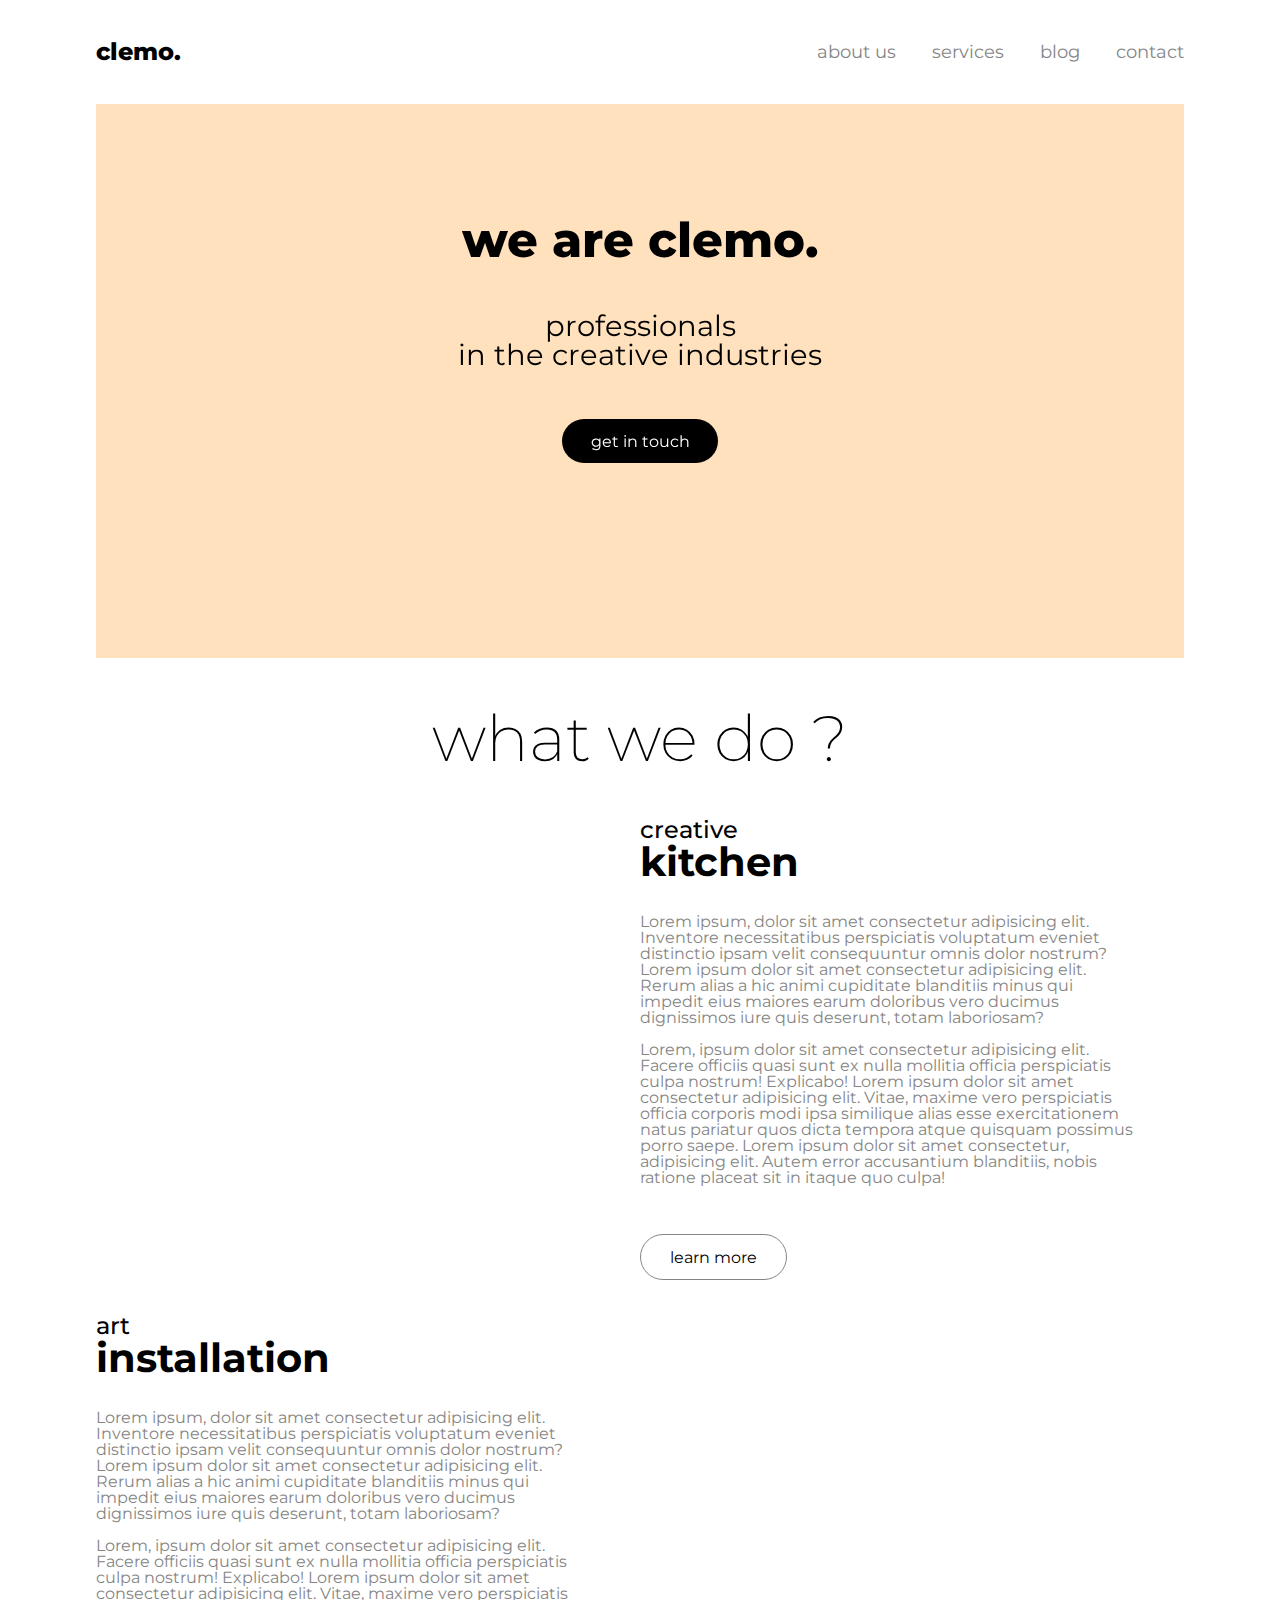
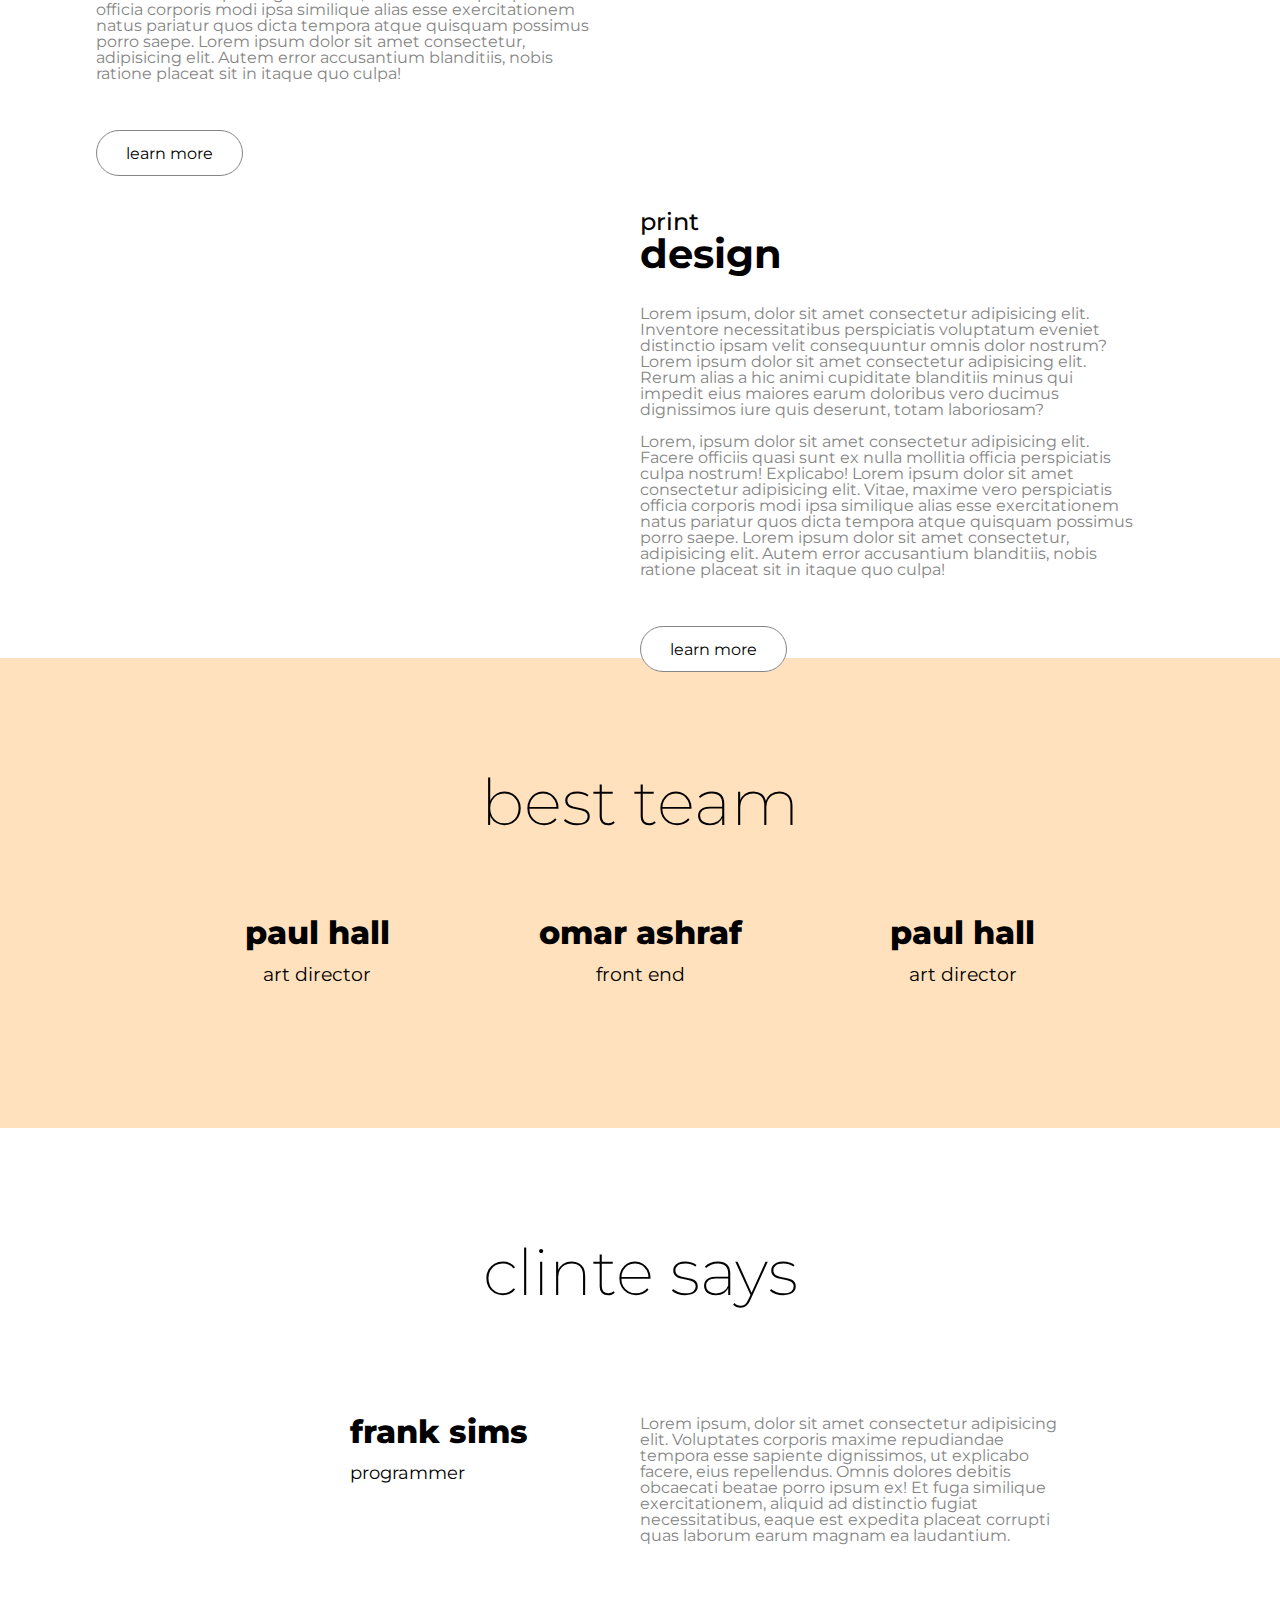
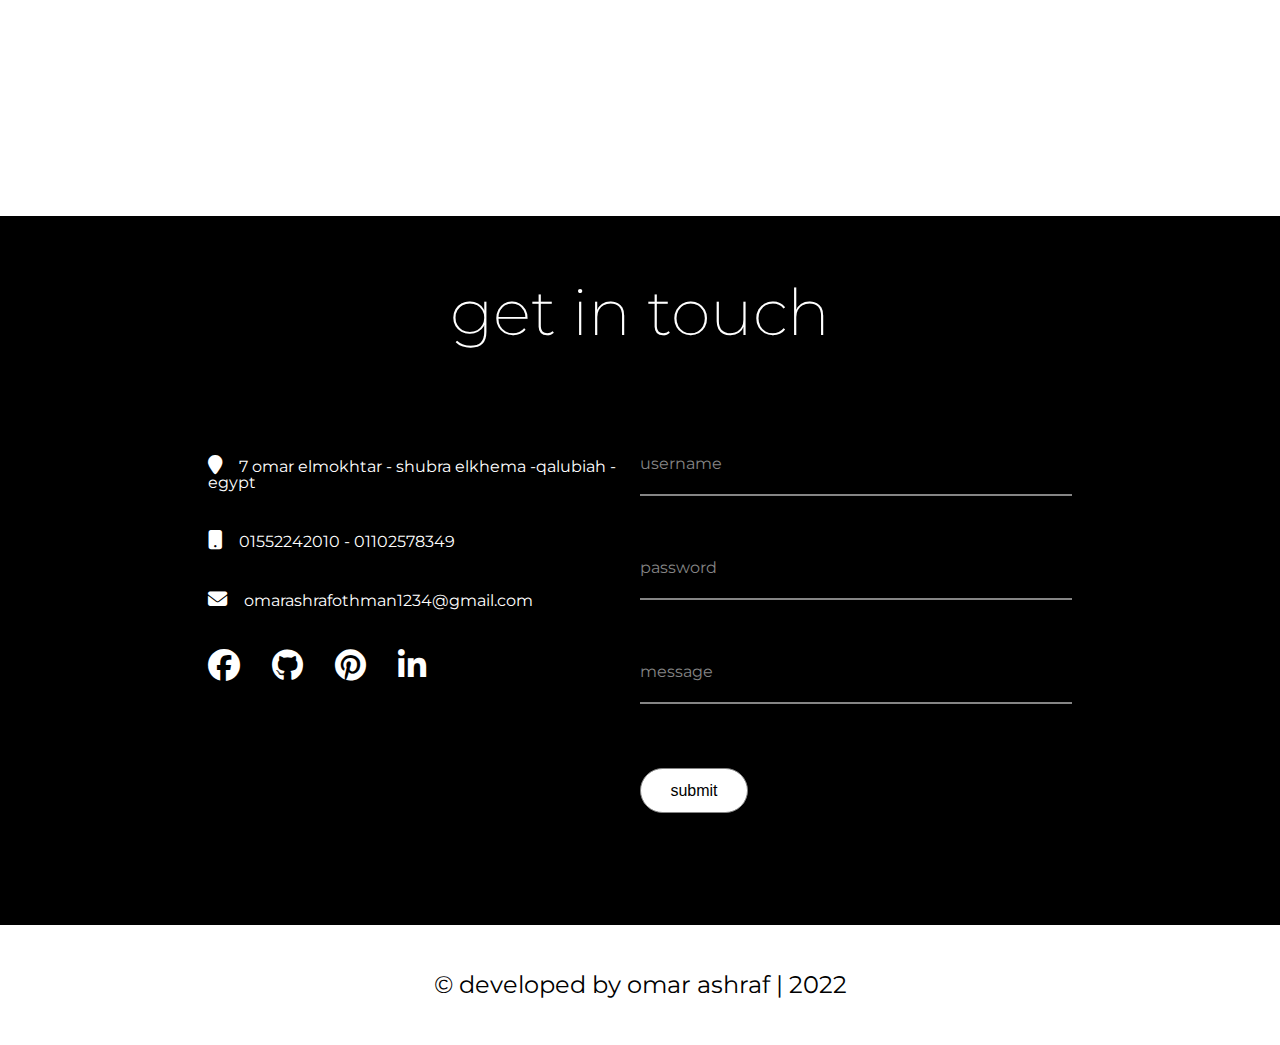
==== html/index.html @ 84bead3f "first commit" ====
<!DOCTYPE html>
<html lang="en">

<head>
    <meta charset="UTF-8">
    <meta http-equiv="X-UA-Compatible" content="IE=edge">
    <meta name="viewport" content="width=device-width, initial-scale=1.0">
    <link rel="stylesheet" href="../style.css">
    <link rel="stylesheet" href="https://cdnjs.cloudflare.com/ajax/libs/font-awesome/6.1.1/css/all.min.css" />
    <link rel="stylesheet" href="https://unpkg.com/swiper@8/swiper-bundle.min.css" />
    <title>clemo.</title>
</head>

<body>
    <!----------------------------header section start------------------------>
    <header class="header">
        <div class="container flex">
            <div class="logo">
                <a href="index.html" title="home page">clemo. </a>
            </div>
            <nav class="navbar">
                <ul>
                    <li><a href="aboutus.html" class="">about us</a></li>
                    <li><a href="services.html">services</a></li>

                    <li><a href="blog.html">blog</a></li>
                    <li><a href="contact.html">contact</a></li>
                </ul>
            </nav>
        </div>
    </header>
    <!----------------------------header section end------------------------>

    <main>
        <!----------------------------hero section start------------------------>
        <section class="hero container">
            <div class="mySwiper">
                <div class="swiper-wrapper">
                    <div class="hero-text swiper-slide">
                        <h1>we are clemo.</h1>
                        <p>professionals <br> in the creative industries</p>
                        <a href="#" class="btn btn-black">get in touch</a>
                    </div>
                </div>
            </div>

        </section>
        <!----------------------------hero section end------------------------>

        <!----------------------------what we do section start------------------------>
        <section class="top">
            <div class="container">
                <div class="heading">
                    <h2>what we do ?</h2>
                </div>
                <div class="section-content">
                    <div class="left-side">
                        <img src="https://via.placeholder.com/560x560" alt="">
                    </div>
                    <div class="right-side">
                        <h3>creative<br><span>kitchen</span></h3>
                        <p>Lorem ipsum, dolor sit amet consectetur adipisicing elit. Inventore necessitatibus
                            perspiciatis voluptatum eveniet distinctio ipsam velit consequuntur omnis dolor nostrum?
                            Lorem ipsum dolor sit amet consectetur adipisicing elit. Rerum alias a hic animi cupiditate
                            blanditiis minus qui impedit eius maiores earum doloribus vero ducimus dignissimos iure quis
                            deserunt, totam laboriosam?<br><br>Lorem, ipsum dolor sit amet consectetur adipisicing elit.
                            Facere officiis quasi sunt ex nulla mollitia officia perspiciatis culpa nostrum! Explicabo!
                            Lorem ipsum dolor sit amet consectetur adipisicing elit.
                            Vitae, maxime vero perspiciatis officia corporis modi ipsa similique alias esse
                            exercitationem natus pariatur quos dicta tempora atque quisquam possimus porro saepe. Lorem
                            ipsum dolor sit amet consectetur, adipisicing elit.
                            Autem error accusantium blanditiis, nobis ratione placeat sit in itaque quo culpa!</p>
                        <a class="btn btn-white" href="#">learn more</a>
                    </div>
                </div>
            </div>
        </section>
        <!----------------------------what we do section end------------------------>

        <!---------------------------- art section start------------------------>
        <section class="top">
            <div class="container">
                <div class="section-content">
                    <div class="right-side">
                        <h3>art<br><span>installation</span></h3>
                        <p>Lorem ipsum, dolor sit amet consectetur adipisicing elit. Inventore necessitatibus
                            perspiciatis voluptatum eveniet distinctio ipsam velit consequuntur omnis dolor nostrum?
                            Lorem ipsum dolor sit amet consectetur adipisicing elit. Rerum alias a hic animi cupiditate
                            blanditiis minus qui impedit eius maiores earum doloribus vero ducimus dignissimos iure quis
                            deserunt, totam laboriosam?<br><br>Lorem, ipsum dolor sit amet consectetur adipisicing elit.
                            Facere officiis quasi sunt ex nulla mollitia officia perspiciatis culpa nostrum! Explicabo!
                            Lorem ipsum dolor sit amet consectetur adipisicing elit.
                            Vitae, maxime vero perspiciatis officia corporis modi ipsa similique alias esse
                            exercitationem natus pariatur quos dicta tempora atque quisquam possimus porro saepe. Lorem
                            ipsum dolor sit amet consectetur, adipisicing elit.
                            Autem error accusantium blanditiis, nobis ratione placeat sit in itaque quo culpa!</p>
                        <a class="btn btn-white" href="#">learn more</a>
                    </div>
                    <div class="left-side">
                        <img src="./images/one.gif" alt="">
                    </div>
                </div>
            </div>
        </section>
        <!----------------------------art  section end------------------------>

        <!----------------------------print  section start------------------------>
        <section class="top">
            <div class="container">
                <div class="section-content ">
                    <div class="left-side">
                        <img src="./images/one.gif" alt="">
                    </div>
                    <div class="right-side">
                        <h3>print<br><span>design</span></h3>
                        <p>Lorem ipsum, dolor sit amet consectetur adipisicing elit. Inventore necessitatibus
                            perspiciatis voluptatum eveniet distinctio ipsam velit consequuntur omnis dolor nostrum?
                            Lorem ipsum dolor sit amet consectetur adipisicing elit. Rerum alias a hic animi cupiditate
                            blanditiis minus qui impedit eius maiores earum doloribus vero ducimus dignissimos iure quis
                            deserunt, totam laboriosam?<br><br>Lorem, ipsum dolor sit amet consectetur adipisicing elit.
                            Facere officiis quasi sunt ex nulla mollitia officia perspiciatis culpa nostrum! Explicabo!
                            Lorem ipsum dolor sit amet consectetur adipisicing elit.
                            Vitae, maxime vero perspiciatis officia corporis modi ipsa similique alias esse
                            exercitationem natus pariatur quos dicta tempora atque quisquam possimus porro saepe. Lorem
                            ipsum dolor sit amet consectetur, adipisicing elit.
                            Autem error accusantium blanditiis, nobis ratione placeat sit in itaque quo culpa!</p>
                        <a class="btn btn-white" href="#">learn more</a>
                    </div>
                </div>


            </div>



        </section>
        <!----------------------------print  section end------------------------>

        <!----------------------------best work  section start------------------------
        <section class="best-work">
            <div class="container">
                <div class="boxes">

                    <img src="./images/1.gif" alt="">
                    <img src="./images/2.gif" alt="">
                    <img src="./images/1.gif" alt="">
                    <img src="./images/2.gif" alt="">
                    <img src="./images/1.gif" alt="">
                    <img src="./images/2.gif" alt="">
                </div>
            </div>
        </section>
        ----------------------------best work  section end------------------------>
        <!----------------------------best team  section start------------------------>
        <section class="best-team">
            <div class="container">
                <div class="heading">
                    <h2>best team</h2>
                </div>
                <div class="box2">
                    <div>
                        <img src="./images/6.gif" alt="">
                        <h3>paul hall</h3>
                        <p>art director</p>
                    </div>
                    <div>
                        <img src="./images/6.gif" alt="">
                        <h3>omar ashraf</h3>
                        <p>front end</p>
                    </div>
                    <div>
                        <img src="./images/6.gif" alt="">
                        <h3>paul hall</h3>
                        <p>art director</p>
                    </div>

                </div>
            </div>


        </section>
        <!----------------------------best team  section end------------------------>
        <!----------------------------says  section start------------------------>
        <section class="says">
            <div class="container">
                <div class="heading">
                    <h2>clinte says</h2>
                </div>
                <div class="main-content-2">
                    <div class="left-side-says">
                        <div class="txt">
                            <h3>frank sims</h3>
                            <p>programmer</p>
                        </div>
                    </div>
                    <div class="right-side-says">
                        <p>Lorem ipsum, dolor sit amet consectetur adipisicing elit. Voluptates corporis maxime
                            repudiandae tempora esse sapiente dignissimos, ut explicabo facere, eius repellendus. Omnis
                            dolores debitis obcaecati beatae porro ipsum ex! Et fuga similique exercitationem, aliquid
                            ad distinctio fugiat necessitatibus, eaque est expedita placeat corrupti quas laborum earum
                            magnam ea laudantium. </p>
                    </div>



                </div>
                <div class="slider">
                    <img src="./images/7.gif" alt="">
                    <img src="./images/7.gif" alt="">
                    <img src="./images/7.gif" alt="">
                    <img src="./images/7.gif" alt="">


                </div>
            </div>
        </section>
        <!----------------------------says team  section end------------------------>

        <!----------------------------contact section start------------------------>
        <section class="contact">
            <div class="container">
                <div class="heading">
                    <h2>get in touch</h2>
                </div>
                <div class="contact-main-content">
                    <div class="contact-left-side">

                        <ul>
                            <li>
                                <i class="fa-solid fa-location-pin"></i>
                                <a href="#">7 omar elmokhtar - shubra elkhema -qalubiah - egypt</a>
                            </li>
                            <li>
                                <i class="fa-solid fa-mobile-button"></i>
                                <a href="#">01552242010 - 01102578349</a>
                            </li>
                            <li>
                                <i class="fa-solid fa-envelope"></i>
                                <a href="#">omarashrafothman1234@gmail.com</a>
                            </li>
                            <div class="icons">
                                <div class="icon">
                                    <i class="fa-brands fa-facebook"></i>
                                </div>
                                <div class="icon">
                                    <i class="fa-brands fa-github"></i>
                                </div>
                                <div class="icon">
                                    <i class="fa-brands fa-pinterest"></i>
                                </div>
                                <div class="icon">
                                    <i class="fa-brands fa-linkedin-in"></i>
                                </div>
                            </div>
                        </ul>

                    </div>
                    <div class="contact-right-side">
                        <div class="input-label">
                            <input type="text" name="username" required>
                            <label for="username">username</label>
                        </div>
                        <div class="input-label">
                            <input type="password" name="password" required>
                            <label for="password">password</label>
                        </div>
                        <div class="input-label">
                            <input type="text" name="message" required>
                            <label for="message">message</label>
                        </div>
                        <button type="submit" class="btn btn-white">submit</button>
                    </div>
                </div>
            </div>
        </section>
        <!----------------------------contact  section end------------------------>
    </main>

    <footer class="footer">
        <h2>&#169 developed by omar ashraf | 2022</h2>
    </footer>

    <script src="../main.js"></script>
    <script src="https://unpkg.com/swiper@8/swiper-bundle.min.js"></script>
</body>

</html>
---- style.css ----
@import url('https://fonts.googleapis.com/css2?family=Montserrat:ital,wght@0,100;0,200;0,300;0,400;0,500;0,800;0,900;1,400&family=Poppins:wght@100;200;300;400;500;600&family=Roboto+Flex:opsz,wght@8..144,100;8..144,300;8..144,400;8..144,600;8..144,700;8..144,800&display=swap');

:root {
    --main-color: #ffe1bd;
    --dark: #242f51;
    --light-gray: #858585;
    --second-color: #fcae61;
    --third-color: #feab27;
    --dander: #f55e6d;
    --sucsses: #469b64;
    --blue: #2d69ff;
    --black: #000000;


}

*,
*::after,
*::before {
    margin: 0;
    padding: 0;
    box-sizing: border-box;
}

html, body, div, span, object, iframe,
h1, h2, h3, h4, h5, h6, p, blockquote, pre,
abbr, address, cite, code,
del, dfn, em, img, ins, kbd, q, samp,
small, strong, sub, sup, var,
b, i,
dl, dt, dd, ol, ul, li,
fieldset, form, label, legend,
table, caption, tbody, tfoot, thead, tr, th, td,
article, aside, canvas, details, figcaption, figure,
footer, header, hgroup, menu, nav, section, summary,
time, mark, audio, video {
    margin: 0;
    padding: 0;
    border: 0;
    outline: 0;
    font-size: 100%;
    vertical-align: baseline;
    background: transparent;
}

body {
    line-height: 1;
    font-family: 'Montserrat', sans-serif;
    overflow-x: hidden;
    overflow-x: hidden;
}


article, aside, details, figcaption, figure,
footer, header, hgroup, menu, nav, section {
    display: block;
}

ul {
    list-style: none;
}

blockquote, q {
    quotes: none;
}

blockquote:before, blockquote:after,
q:before, q:after {
    content: '';
    content: none;
}

a {
    margin: 0;
    padding: 0;
    font-size: 100%;
    vertical-align: baseline;
    background: transparent;
    text-decoration: none;
}

/* change colours to suit your needs */
ins {
    background-color: #ff9;
    color: #000;
    text-decoration: none;
}

/* change colours to suit your needs */
mark {
    background-color: #ff9;
    color: #000;
    font-style: italic;
    font-weight: bold;
}

del {
    text-decoration: line-through;
}

abbr[title], dfn[title] {
    border-bottom: 1px dotted;
    cursor: help;
}

table {
    border-collapse: collapse;
    border-spacing: 0;
}

/* change border colour to suit your needs */
hr {
    display: block;
    height: 1px;
    border: 0;
    border-top: 1px solid #cccccc;
    margin: 1em 0;
    padding: 0;
}

input, select {
    vertical-align: middle;
}

h2 {
    color: #000;
    font-size: 1.5rem;
    font-weight: 400;
}

h3 {
    font-size: 1.5rem;
    color: #000;
    font-weight: 500;
}

h3 span {
    font-weight: 700;
    font-size: 2.5rem;
    margin-top: .1rem;

}



.btn {
    padding: .8rem 1.8rem;
    border-radius: 2rem;
    cursor: pointer;
    transition: all .5s ease-in;
}

.btn-black {
    background: var(--black);
    color: #fff;
}

.btn-black:hover {
    background-color: #fff;
    color: #000;
}

.btn-white {
    background: #fff;
    color: #000;
    border: 1px solid var(--light-gray);
}

.btn-white:hover {
    color: #fff;
    background-color: #000;
    border-color: #000000;
}

.flex {
    display: flex;
    align-items: center;
    justify-content: space-between;
    flex-wrap: wrap;

}

.container {
    width: 85%;
    margin-left: auto;
    margin-right: auto;

}

.heading {
    text-align: center;
    margin-top: 2rem;
}

.heading h2 {
    font-size: 4rem;
    font-weight: 200;
}

/*css release end*/
/*header section start*/
.header {
    width: 100%;
    background-color: #fff;
    padding: 2.5rem 0;
    display: flex;
    justify-content: space-between;
    align-items: center;
}

.navbar {}

.navbar li {
    display: inline-block;
}

.navbar li a {
    color: var(--light-gray);
    margin-left: 2rem;
    font-size: 1.1rem;
    transition: all .5s ease-in;
}

.navbar li a:hover {
    color: var(--black);

}

.logo a {

    color: var(--black);
    font-size: 1.5rem;
    font-weight: 800;


}



/*header section end*/

/*hero section start*/
.hero {
    background-color: var(--main-color);
    text-align: center;
    padding-top: 7rem;
    padding-bottom: 13rem;

}

.hero h1 {
    font-size: 3rem;
    font-weight: 800;

}

.hero p {
    font-size: 1.8rem;
    color: #000;
    margin-bottom: 4rem;
    padding-top: 3rem;
}

/*hero section end*/

/*wdo section start*/

.section-content {
    display: flex;

    justify-content: space-between;
    margin-top: 3rem;
    flex-wrap: wrap;
}

.left-side {
    width: 50%;
}

.right-side {
    width: 50%;
    padding-right: 3rem;
}

.right-side p {

    font-size: 1rem;
    line-height: 1;
    color: var(--light-gray);
    margin-top: 2rem;
    margin-bottom: 4rem;


}

.top {
    margin-top: 3rem;
}

.right-side .white-btn {
    margin-top: 3rem;
}

/*wdo section end*/
.best-team {

    background-color: var(--main-color);
    padding: 5rem 0;
}

.box2 {
    text-align: center;
    margin-top: 4rem;
    margin-bottom: 4rem;
    display: flex;
    align-items: center;
    justify-content: space-evenly;
}

.box2 img {

    width: 8rem;
    margin-bottom: 1rem;

}

.box2 h3 {
    font-weight: 800;
    font-size: 2rem;
    margin-bottom: 1rem;
}

.box2 p {
    font-size: 1.2rem;

}

/**/
.says .heading {
    margin-top: 7rem;
    margin-bottom: 7rem;
}

.main-content-2 {

    display: flex;
    justify-content: space-between;
    flex-wrap: wrap;
    margin-bottom: 5rem;
}

.left-side-says {
    width: 50%;
    display: flex;
    justify-content: end;
    padding-right: 7rem;


}

.left-side-says h3 {

    font-weight: 800;
    font-size: 2rem;
    margin-bottom: 1rem;


}

.left-side-says p {
    color: #000;
    font-size: 1.1rem;
    margin-top: 1rem;


}

.left-side-says .txt {}

.right-side-says {
    width: 50%;
    padding-right: 7rem;

}

.right-side-says p {

    color: var(--light-gray);
}

.slider {


    display: flex;
    align-items: center;
    justify-content: space-evenly;
    margin-bottom: 11rem;
    flex-wrap: wrap;
}

.slider img {
    margin-bottom: 1rem;
}

/**/

/* contact section start*/
.contact {
    padding-top: 2rem;
    background-color: #000;
    color: #fff;
}

.contact .heading h2 {
    color: #fff !important;
}

.contact-main-content {
    display: flex;
    justify-content: space-between;
    padding: 7rem;
    flex-wrap: wrap;
}

.contact-left-side {
    width: 50%;
}

.contact-left-side li {
    margin-bottom: 2.5rem;

}

.contact-left-side li a {
    color: #fff;

}

.contact-left-side i {
    margin-right: .8rem;
    font-size: 1.2rem;

}

.icons {
    display: flex;
    align-items: center;
    margin-top: 2rem;
}

.icons i {
    font-size: 2rem;
    color: #fff;
    cursor: pointer;
    margin-right: 2rem;
}

.contact-main-content .contact-right-side {

    width: 50%;
    display: flex;
    flex-direction: column;



}

.contact-right-side input {

    border: none;
    border-bottom: 2px solid var(--light-gray);
    background-color: transparent;
    color: #fff;
    height: 2.5rem;
    font-size: 1.1rem;
    margin-bottom: 2rem;
    outline: none;
}

.input-label {
    margin-bottom: 2rem;
    display: flex;
    flex-direction: column;
    color: var(--light-gray);
}

.contact-right-side label {
    position: absolute;
    transition: all .5s ease;
}

.contact-right-side input:focus~label {
    transform: translateY(-20px);
}

.contact-right-side .btn-white {
    font-size: 1rem;
    width: 25%;
}

.contact-right-side .white-btn:hover {
    background-color: #fff;
    color: #000;
}



/* contact section end*/
/*footer start*/
footer {
    padding: 3rem 0;
    text-align: center;
}

/*footer end*/


/*about us start*/
.aboutus-main-content {
    display: flex;
    justify-content: space-between;
    flex-wrap: wrap;
    margin-top: 5rem;
    padding-bottom: 3rem;

}

.aboutus-left-side {
    width: 50%;
}

.aboutus-left-side h3 {
    font-size: 2rem;
    font-weight: 700;
    line-height: 1.5;
    margin-top: 3rem;
    margin-left: 2.7rem;
}

.aboutus-right-side {
    width: 50%;
    padding-right: 3.5rem;
}

.aboutus-right-side p {
    color: var(--light-gray);
    font-size: 1.1rem;
    line-height: 1;
    margin-bottom: 3rem;
}


.other-about {
    display: flex;
    align-items: center;
    justify-content: space-around;
    flex-wrap: wrap;
    margin-top: 5rem;
    margin-bottom: 8rem;
}

.about-box {

    text-align: center;
}

.about-box .num {}

.about-box .num h3 {

    font-size: 2rem;
    font-weight: 600;
    margin-bottom: 1rem;
}

.about-box .num p {

    font-size: 1.1rem;
    color: #000;
}

/*about us end*/

/*blog start*/
.second-nav {
    text-align: center;
    margin: 4rem 0 6rem 0;
}

.second-nav li {

    margin: 0 1rem;
    display: inline-block;
}

.second-nav li a {

    color: var(--light-gray);
    transition: all.5s ease;
    font-size: 1rem;
}

.second-nav li a:hover {

    color: #000;
}

.active {
    color: black;
}

.center {

    text-align: center;
    margin: 2rem 0;
}




/*blog start*/
.map {
    width: 100%;


}

.map img {

    width: 100%;
}

/*media query start*/
/*small*/
@media screen and (max-width:576px) {

    .navbar li a {
        margin-left: .6rem;
        font-size: 1rem;
    }

    .logo a {
        font-size: 1.2rem;
    }

    .left-side {
        width: 90%;
        margin-left: auto;
        margin-right: auto;

    }

    .right-side {
        width: 90%;
        margin-left: auto;
        margin-right: auto;
        margin-top: 3rem;
        margin-left: -.9rem;
        margin: 3rem auto 3rem -.9rem;

    }

    .left-side img {
        margin-left: auto;
        margin-right: auto;
        width: 450px;
        margin-left: -2.3rem;
    }

    .main-content-2 {
        display: flex;
        flex-direction: column;
    }

    .left-side-says {
        width: 90%;
    }

    .right-side-says {
        width: 90%;

        margin-top: 2rem;
        margin-left: 5rem;
    }

    .contact-main-content {
        display: flex;
        flex-direction: column;
        flex-wrap: wrap;
        padding: 3rem 0;
    }

    .contact-left-side {
        width: 100%;
        margin-bottom: 5rem;

    }

    .contact-left-side li {
        font-size: .8rem;


    }

    .contact-main-content .contact-right-side {
        width: 100%;
    }

    .aboutus-left-side {
        width: 90%;
        margin: 0 auto;
    }

    .aboutus-left-side img {
        width: 98%;
        margin: 0 auto;
    }

    .aboutus-right-side {
        width: 90%;
        margin: 0 auto;
    }

    .aboutus-left-side h3 {

        font-size: 1.8rem;
        font-weight: 550;
        margin-bottom: 4rem;
        margin-left: 0;
        margin-top: 2rem;

    }

    .aboutus-right-side p {
        color: var(--light-gray);
        font-size: 1.2rem;
        line-height: 1.5;
        margin-bottom: 3rem;
    }

    .aboutus-right-side {
        padding-right: 0;
    }



}

/*medium*/
@media screen and (max-width:768px) {



    .left-side {
        width: 90%;
        margin-left: auto;
        margin-right: auto;

    }

    .right-side {
        width: 90%;
        margin-left: auto;
        margin-right: auto;
        margin-top: 3rem;
        margin-left: -.9rem;
        margin: 3rem auto 3rem -.9rem;

    }

    .left-side img {
        margin-left: auto;
        margin-right: auto;

        margin-left: -2.3rem;


    }

    .contact-left-side {
        width: 100%;
        margin-bottom: 5rem;

    }

    .contact-left-side li {
        font-size: .8rem;


    }

    .contact-main-content .contact-right-side {
        width: 100%;
    }


    .aboutus-left-side {
        width: 90%;
        margin: 0 auto;
    }

    .aboutus-left-side img {
        width: 98%;
        margin: 0 auto;
    }

    .aboutus-right-side {
        width: 90%;
        margin: 0 auto;
    }

    .aboutus-left-side h3 {

        font-size: 1.8rem;
        font-weight: 550;
        margin-bottom: 4rem;
        margin-left: 0;
        margin-top: 2rem;

    }

    .aboutus-right-side p {
        color: var(--light-gray);
        font-size: 1.2rem;
        line-height: 1.5;
        margin-bottom: 3rem;
    }

    .aboutus-right-side {
        padding-right: 0;
    }
}

/*media query end*/
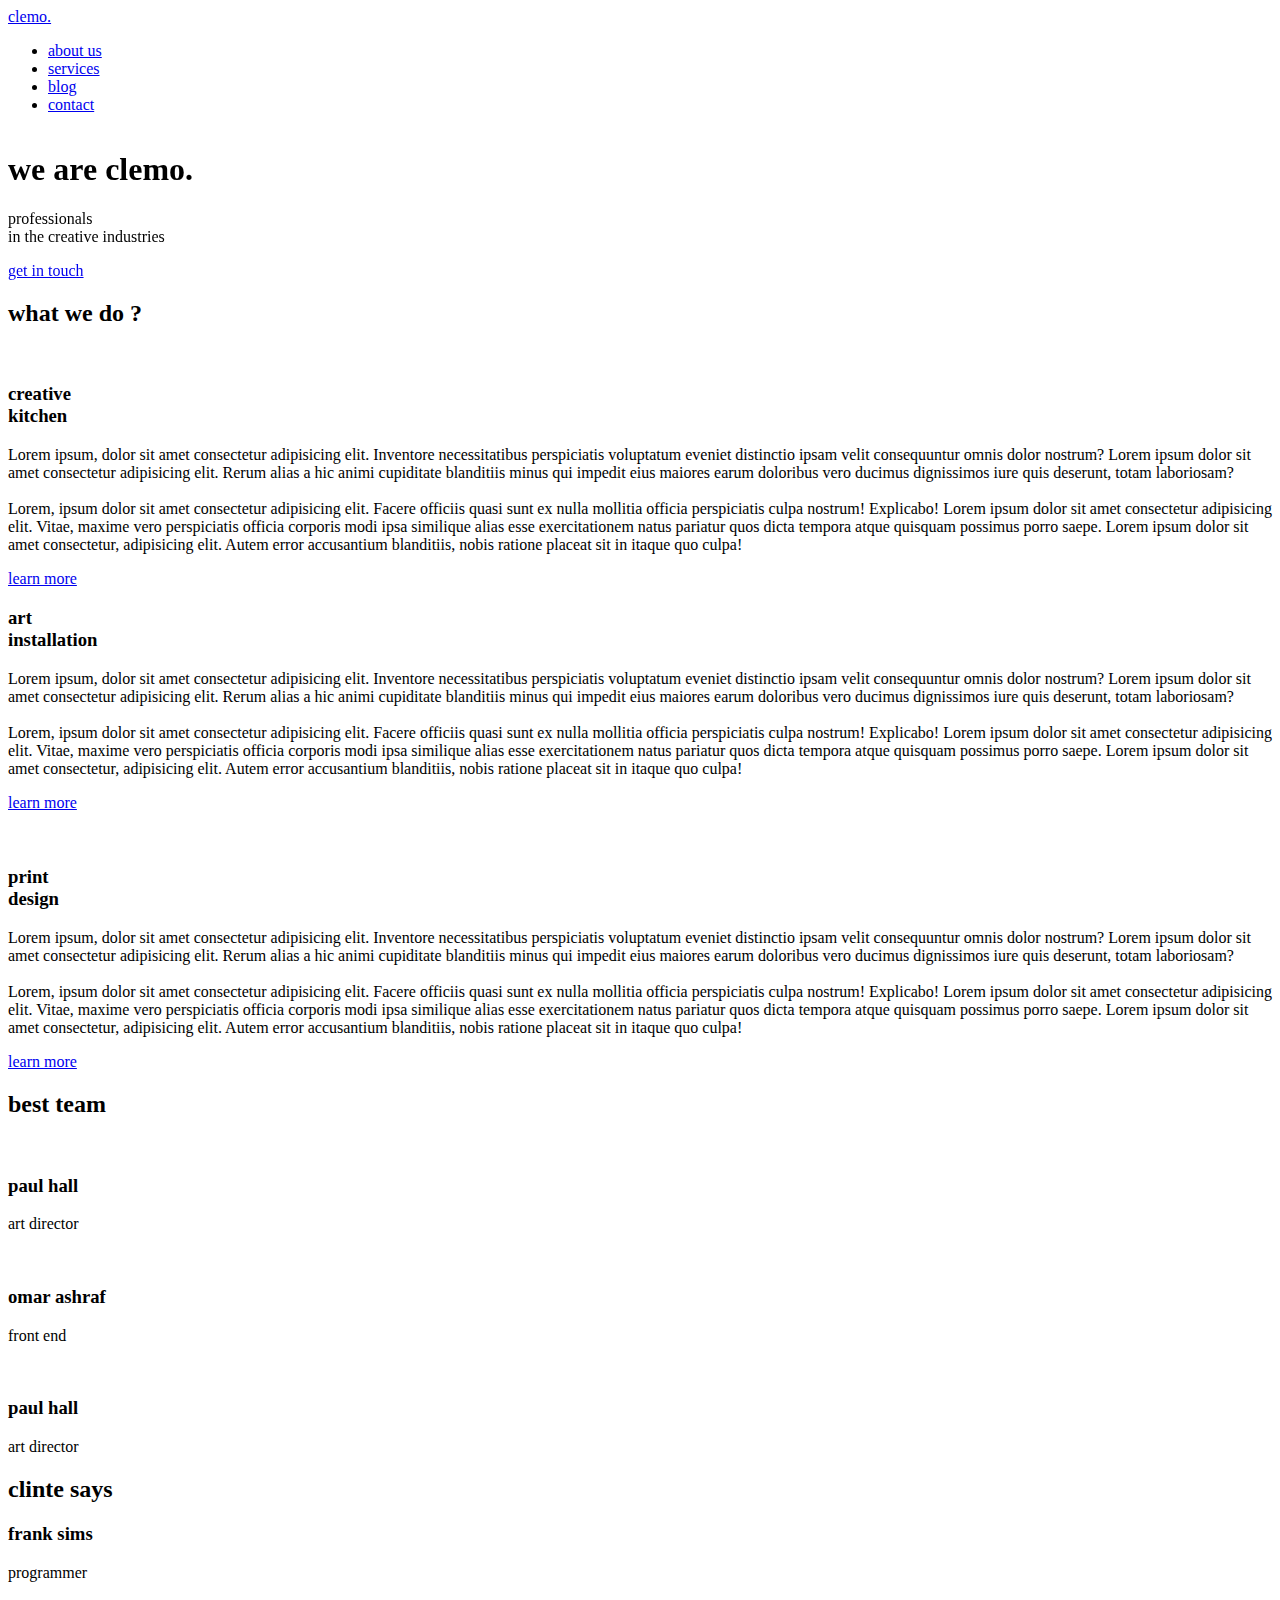
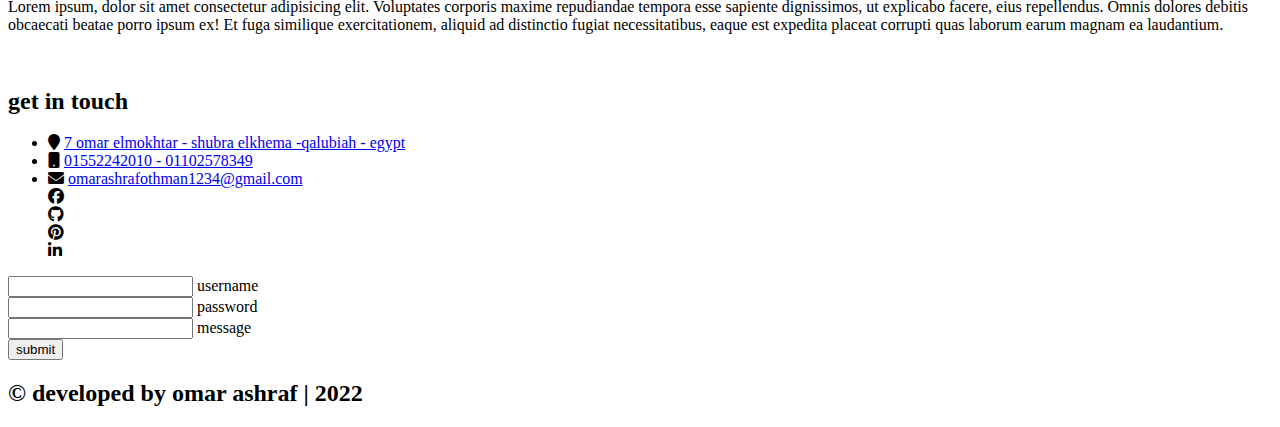
==== commit d96f91ba: "Add files via upload" ====
--- a/html/index.html
+++ b/html/index.html
@@ -1,287 +1,287 @@
-<!DOCTYPE html>
-<html lang="en">
-
-<head>
-    <meta charset="UTF-8">
-    <meta http-equiv="X-UA-Compatible" content="IE=edge">
-    <meta name="viewport" content="width=device-width, initial-scale=1.0">
-    <link rel="stylesheet" href="../style.css">
-    <link rel="stylesheet" href="https://cdnjs.cloudflare.com/ajax/libs/font-awesome/6.1.1/css/all.min.css" />
-    <link rel="stylesheet" href="https://unpkg.com/swiper@8/swiper-bundle.min.css" />
-    <title>clemo.</title>
-</head>
-
-<body>
-    <!----------------------------header section start------------------------>
-    <header class="header">
-        <div class="container flex">
-            <div class="logo">
-                <a href="index.html" title="home page">clemo. </a>
-            </div>
-            <nav class="navbar">
-                <ul>
-                    <li><a href="aboutus.html" class="">about us</a></li>
-                    <li><a href="services.html">services</a></li>
-
-                    <li><a href="blog.html">blog</a></li>
-                    <li><a href="contact.html">contact</a></li>
-                </ul>
-            </nav>
-        </div>
-    </header>
-    <!----------------------------header section end------------------------>
-
-    <main>
-        <!----------------------------hero section start------------------------>
-        <section class="hero container">
-            <div class="mySwiper">
-                <div class="swiper-wrapper">
-                    <div class="hero-text swiper-slide">
-                        <h1>we are clemo.</h1>
-                        <p>professionals <br> in the creative industries</p>
-                        <a href="#" class="btn btn-black">get in touch</a>
-                    </div>
-                </div>
-            </div>
-
-        </section>
-        <!----------------------------hero section end------------------------>
-
-        <!----------------------------what we do section start------------------------>
-        <section class="top">
-            <div class="container">
-                <div class="heading">
-                    <h2>what we do ?</h2>
-                </div>
-                <div class="section-content">
-                    <div class="left-side">
-                        <img src="https://via.placeholder.com/560x560" alt="">
-                    </div>
-                    <div class="right-side">
-                        <h3>creative<br><span>kitchen</span></h3>
-                        <p>Lorem ipsum, dolor sit amet consectetur adipisicing elit. Inventore necessitatibus
-                            perspiciatis voluptatum eveniet distinctio ipsam velit consequuntur omnis dolor nostrum?
-                            Lorem ipsum dolor sit amet consectetur adipisicing elit. Rerum alias a hic animi cupiditate
-                            blanditiis minus qui impedit eius maiores earum doloribus vero ducimus dignissimos iure quis
-                            deserunt, totam laboriosam?<br><br>Lorem, ipsum dolor sit amet consectetur adipisicing elit.
-                            Facere officiis quasi sunt ex nulla mollitia officia perspiciatis culpa nostrum! Explicabo!
-                            Lorem ipsum dolor sit amet consectetur adipisicing elit.
-                            Vitae, maxime vero perspiciatis officia corporis modi ipsa similique alias esse
-                            exercitationem natus pariatur quos dicta tempora atque quisquam possimus porro saepe. Lorem
-                            ipsum dolor sit amet consectetur, adipisicing elit.
-                            Autem error accusantium blanditiis, nobis ratione placeat sit in itaque quo culpa!</p>
-                        <a class="btn btn-white" href="#">learn more</a>
-                    </div>
-                </div>
-            </div>
-        </section>
-        <!----------------------------what we do section end------------------------>
-
-        <!---------------------------- art section start------------------------>
-        <section class="top">
-            <div class="container">
-                <div class="section-content">
-                    <div class="right-side">
-                        <h3>art<br><span>installation</span></h3>
-                        <p>Lorem ipsum, dolor sit amet consectetur adipisicing elit. Inventore necessitatibus
-                            perspiciatis voluptatum eveniet distinctio ipsam velit consequuntur omnis dolor nostrum?
-                            Lorem ipsum dolor sit amet consectetur adipisicing elit. Rerum alias a hic animi cupiditate
-                            blanditiis minus qui impedit eius maiores earum doloribus vero ducimus dignissimos iure quis
-                            deserunt, totam laboriosam?<br><br>Lorem, ipsum dolor sit amet consectetur adipisicing elit.
-                            Facere officiis quasi sunt ex nulla mollitia officia perspiciatis culpa nostrum! Explicabo!
-                            Lorem ipsum dolor sit amet consectetur adipisicing elit.
-                            Vitae, maxime vero perspiciatis officia corporis modi ipsa similique alias esse
-                            exercitationem natus pariatur quos dicta tempora atque quisquam possimus porro saepe. Lorem
-                            ipsum dolor sit amet consectetur, adipisicing elit.
-                            Autem error accusantium blanditiis, nobis ratione placeat sit in itaque quo culpa!</p>
-                        <a class="btn btn-white" href="#">learn more</a>
-                    </div>
-                    <div class="left-side">
-                        <img src="./images/one.gif" alt="">
-                    </div>
-                </div>
-            </div>
-        </section>
-        <!----------------------------art  section end------------------------>
-
-        <!----------------------------print  section start------------------------>
-        <section class="top">
-            <div class="container">
-                <div class="section-content ">
-                    <div class="left-side">
-                        <img src="./images/one.gif" alt="">
-                    </div>
-                    <div class="right-side">
-                        <h3>print<br><span>design</span></h3>
-                        <p>Lorem ipsum, dolor sit amet consectetur adipisicing elit. Inventore necessitatibus
-                            perspiciatis voluptatum eveniet distinctio ipsam velit consequuntur omnis dolor nostrum?
-                            Lorem ipsum dolor sit amet consectetur adipisicing elit. Rerum alias a hic animi cupiditate
-                            blanditiis minus qui impedit eius maiores earum doloribus vero ducimus dignissimos iure quis
-                            deserunt, totam laboriosam?<br><br>Lorem, ipsum dolor sit amet consectetur adipisicing elit.
-                            Facere officiis quasi sunt ex nulla mollitia officia perspiciatis culpa nostrum! Explicabo!
-                            Lorem ipsum dolor sit amet consectetur adipisicing elit.
-                            Vitae, maxime vero perspiciatis officia corporis modi ipsa similique alias esse
-                            exercitationem natus pariatur quos dicta tempora atque quisquam possimus porro saepe. Lorem
-                            ipsum dolor sit amet consectetur, adipisicing elit.
-                            Autem error accusantium blanditiis, nobis ratione placeat sit in itaque quo culpa!</p>
-                        <a class="btn btn-white" href="#">learn more</a>
-                    </div>
-                </div>
-
-
-            </div>
-
-
-
-        </section>
-        <!----------------------------print  section end------------------------>
-
-        <!----------------------------best work  section start------------------------
-        <section class="best-work">
-            <div class="container">
-                <div class="boxes">
-
-                    <img src="./images/1.gif" alt="">
-                    <img src="./images/2.gif" alt="">
-                    <img src="./images/1.gif" alt="">
-                    <img src="./images/2.gif" alt="">
-                    <img src="./images/1.gif" alt="">
-                    <img src="./images/2.gif" alt="">
-                </div>
-            </div>
-        </section>
-        ----------------------------best work  section end------------------------>
-        <!----------------------------best team  section start------------------------>
-        <section class="best-team">
-            <div class="container">
-                <div class="heading">
-                    <h2>best team</h2>
-                </div>
-                <div class="box2">
-                    <div>
-                        <img src="./images/6.gif" alt="">
-                        <h3>paul hall</h3>
-                        <p>art director</p>
-                    </div>
-                    <div>
-                        <img src="./images/6.gif" alt="">
-                        <h3>omar ashraf</h3>
-                        <p>front end</p>
-                    </div>
-                    <div>
-                        <img src="./images/6.gif" alt="">
-                        <h3>paul hall</h3>
-                        <p>art director</p>
-                    </div>
-
-                </div>
-            </div>
-
-
-        </section>
-        <!----------------------------best team  section end------------------------>
-        <!----------------------------says  section start------------------------>
-        <section class="says">
-            <div class="container">
-                <div class="heading">
-                    <h2>clinte says</h2>
-                </div>
-                <div class="main-content-2">
-                    <div class="left-side-says">
-                        <div class="txt">
-                            <h3>frank sims</h3>
-                            <p>programmer</p>
-                        </div>
-                    </div>
-                    <div class="right-side-says">
-                        <p>Lorem ipsum, dolor sit amet consectetur adipisicing elit. Voluptates corporis maxime
-                            repudiandae tempora esse sapiente dignissimos, ut explicabo facere, eius repellendus. Omnis
-                            dolores debitis obcaecati beatae porro ipsum ex! Et fuga similique exercitationem, aliquid
-                            ad distinctio fugiat necessitatibus, eaque est expedita placeat corrupti quas laborum earum
-                            magnam ea laudantium. </p>
-                    </div>
-
-
-
-                </div>
-                <div class="slider">
-                    <img src="./images/7.gif" alt="">
-                    <img src="./images/7.gif" alt="">
-                    <img src="./images/7.gif" alt="">
-                    <img src="./images/7.gif" alt="">
-
-
-                </div>
-            </div>
-        </section>
-        <!----------------------------says team  section end------------------------>
-
-        <!----------------------------contact section start------------------------>
-        <section class="contact">
-            <div class="container">
-                <div class="heading">
-                    <h2>get in touch</h2>
-                </div>
-                <div class="contact-main-content">
-                    <div class="contact-left-side">
-
-                        <ul>
-                            <li>
-                                <i class="fa-solid fa-location-pin"></i>
-                                <a href="#">7 omar elmokhtar - shubra elkhema -qalubiah - egypt</a>
-                            </li>
-                            <li>
-                                <i class="fa-solid fa-mobile-button"></i>
-                                <a href="#">01552242010 - 01102578349</a>
-                            </li>
-                            <li>
-                                <i class="fa-solid fa-envelope"></i>
-                                <a href="#">omarashrafothman1234@gmail.com</a>
-                            </li>
-                            <div class="icons">
-                                <div class="icon">
-                                    <i class="fa-brands fa-facebook"></i>
-                                </div>
-                                <div class="icon">
-                                    <i class="fa-brands fa-github"></i>
-                                </div>
-                                <div class="icon">
-                                    <i class="fa-brands fa-pinterest"></i>
-                                </div>
-                                <div class="icon">
-                                    <i class="fa-brands fa-linkedin-in"></i>
-                                </div>
-                            </div>
-                        </ul>
-
-                    </div>
-                    <div class="contact-right-side">
-                        <div class="input-label">
-                            <input type="text" name="username" required>
-                            <label for="username">username</label>
-                        </div>
-                        <div class="input-label">
-                            <input type="password" name="password" required>
-                            <label for="password">password</label>
-                        </div>
-                        <div class="input-label">
-                            <input type="text" name="message" required>
-                            <label for="message">message</label>
-                        </div>
-                        <button type="submit" class="btn btn-white">submit</button>
-                    </div>
-                </div>
-            </div>
-        </section>
-        <!----------------------------contact  section end------------------------>
-    </main>
-
-    <footer class="footer">
-        <h2>&#169 developed by omar ashraf | 2022</h2>
-    </footer>
-
-    <script src="../main.js"></script>
-    <script src="https://unpkg.com/swiper@8/swiper-bundle.min.js"></script>
-</body>
-
+<!DOCTYPE html>
+<html lang="en">
+
+<head>
+    <meta charset="UTF-8">
+    <meta http-equiv="X-UA-Compatible" content="IE=edge">
+    <meta name="viewport" content="width=device-width, initial-scale=1.0">
+    <link rel="stylesheet" href="../style.css">
+    <link rel="stylesheet" href="https://cdnjs.cloudflare.com/ajax/libs/font-awesome/6.1.1/css/all.min.css" />
+    <link rel="stylesheet" href="https://unpkg.com/swiper@8/swiper-bundle.min.css" />
+    <title>clemo.</title>
+</head>
+
+<body>
+    <!----------------------------header section start------------------------>
+    <header class="header">
+        <div class="container flex">
+            <div class="logo">
+                <a href="index.html" title="home page">clemo. </a>
+            </div>
+            <nav class="navbar">
+                <ul>
+                    <li><a href="aboutus.html" class="">about us</a></li>
+                    <li><a href="services.html">services</a></li>
+
+                    <li><a href="blog.html">blog</a></li>
+                    <li><a href="contact.html">contact</a></li>
+                </ul>
+            </nav>
+        </div>
+    </header>
+    <!----------------------------header section end------------------------>
+
+    <main>
+        <!----------------------------hero section start------------------------>
+        <section class="hero container">
+            <div class="mySwiper">
+                <div class="swiper-wrapper">
+                    <div class="hero-text swiper-slide">
+                        <h1>we are clemo.</h1>
+                        <p>professionals <br> in the creative industries</p>
+                        <a href="#" class="btn btn-black">get in touch</a>
+                    </div>
+                </div>
+            </div>
+
+        </section>
+        <!----------------------------hero section end------------------------>
+
+        <!----------------------------what we do section start------------------------>
+        <section class="top">
+            <div class="container">
+                <div class="heading">
+                    <h2>what we do ?</h2>
+                </div>
+                <div class="section-content">
+                    <div class="left-side">
+                        <img src="https://via.placeholder.com/560x560" alt="">
+                    </div>
+                    <div class="right-side">
+                        <h3>creative<br><span>kitchen</span></h3>
+                        <p>Lorem ipsum, dolor sit amet consectetur adipisicing elit. Inventore necessitatibus
+                            perspiciatis voluptatum eveniet distinctio ipsam velit consequuntur omnis dolor nostrum?
+                            Lorem ipsum dolor sit amet consectetur adipisicing elit. Rerum alias a hic animi cupiditate
+                            blanditiis minus qui impedit eius maiores earum doloribus vero ducimus dignissimos iure quis
+                            deserunt, totam laboriosam?<br><br>Lorem, ipsum dolor sit amet consectetur adipisicing elit.
+                            Facere officiis quasi sunt ex nulla mollitia officia perspiciatis culpa nostrum! Explicabo!
+                            Lorem ipsum dolor sit amet consectetur adipisicing elit.
+                            Vitae, maxime vero perspiciatis officia corporis modi ipsa similique alias esse
+                            exercitationem natus pariatur quos dicta tempora atque quisquam possimus porro saepe. Lorem
+                            ipsum dolor sit amet consectetur, adipisicing elit.
+                            Autem error accusantium blanditiis, nobis ratione placeat sit in itaque quo culpa!</p>
+                        <a class="btn btn-white" href="#">learn more</a>
+                    </div>
+                </div>
+            </div>
+        </section>
+        <!----------------------------what we do section end------------------------>
+
+        <!---------------------------- art section start------------------------>
+        <section class="top">
+            <div class="container">
+                <div class="section-content">
+                    <div class="right-side">
+                        <h3>art<br><span>installation</span></h3>
+                        <p>Lorem ipsum, dolor sit amet consectetur adipisicing elit. Inventore necessitatibus
+                            perspiciatis voluptatum eveniet distinctio ipsam velit consequuntur omnis dolor nostrum?
+                            Lorem ipsum dolor sit amet consectetur adipisicing elit. Rerum alias a hic animi cupiditate
+                            blanditiis minus qui impedit eius maiores earum doloribus vero ducimus dignissimos iure quis
+                            deserunt, totam laboriosam?<br><br>Lorem, ipsum dolor sit amet consectetur adipisicing elit.
+                            Facere officiis quasi sunt ex nulla mollitia officia perspiciatis culpa nostrum! Explicabo!
+                            Lorem ipsum dolor sit amet consectetur adipisicing elit.
+                            Vitae, maxime vero perspiciatis officia corporis modi ipsa similique alias esse
+                            exercitationem natus pariatur quos dicta tempora atque quisquam possimus porro saepe. Lorem
+                            ipsum dolor sit amet consectetur, adipisicing elit.
+                            Autem error accusantium blanditiis, nobis ratione placeat sit in itaque quo culpa!</p>
+                        <a class="btn btn-white" href="#">learn more</a>
+                    </div>
+                    <div class="left-side">
+                        <img src="./images/one.gif" alt="">
+                    </div>
+                </div>
+            </div>
+        </section>
+        <!----------------------------art  section end------------------------>
+
+        <!----------------------------print  section start------------------------>
+        <section class="top">
+            <div class="container">
+                <div class="section-content ">
+                    <div class="left-side">
+                        <img src="./images/one.gif" alt="">
+                    </div>
+                    <div class="right-side">
+                        <h3>print<br><span>design</span></h3>
+                        <p>Lorem ipsum, dolor sit amet consectetur adipisicing elit. Inventore necessitatibus
+                            perspiciatis voluptatum eveniet distinctio ipsam velit consequuntur omnis dolor nostrum?
+                            Lorem ipsum dolor sit amet consectetur adipisicing elit. Rerum alias a hic animi cupiditate
+                            blanditiis minus qui impedit eius maiores earum doloribus vero ducimus dignissimos iure quis
+                            deserunt, totam laboriosam?<br><br>Lorem, ipsum dolor sit amet consectetur adipisicing elit.
+                            Facere officiis quasi sunt ex nulla mollitia officia perspiciatis culpa nostrum! Explicabo!
+                            Lorem ipsum dolor sit amet consectetur adipisicing elit.
+                            Vitae, maxime vero perspiciatis officia corporis modi ipsa similique alias esse
+                            exercitationem natus pariatur quos dicta tempora atque quisquam possimus porro saepe. Lorem
+                            ipsum dolor sit amet consectetur, adipisicing elit.
+                            Autem error accusantium blanditiis, nobis ratione placeat sit in itaque quo culpa!</p>
+                        <a class="btn btn-white" href="#">learn more</a>
+                    </div>
+                </div>
+
+
+            </div>
+
+
+
+        </section>
+        <!----------------------------print  section end------------------------>
+
+        <!----------------------------best work  section start------------------------
+        <section class="best-work">
+            <div class="container">
+                <div class="boxes">
+
+                    <img src="./images/1.gif" alt="">
+                    <img src="./images/2.gif" alt="">
+                    <img src="./images/1.gif" alt="">
+                    <img src="./images/2.gif" alt="">
+                    <img src="./images/1.gif" alt="">
+                    <img src="./images/2.gif" alt="">
+                </div>
+            </div>
+        </section>
+        ----------------------------best work  section end------------------------>
+        <!----------------------------best team  section start------------------------>
+        <section class="best-team">
+            <div class="container">
+                <div class="heading">
+                    <h2>best team</h2>
+                </div>
+                <div class="box2">
+                    <div>
+                        <img src="./images/6.gif" alt="">
+                        <h3>paul hall</h3>
+                        <p>art director</p>
+                    </div>
+                    <div>
+                        <img src="./images/6.gif" alt="">
+                        <h3>omar ashraf</h3>
+                        <p>front end</p>
+                    </div>
+                    <div>
+                        <img src="./images/6.gif" alt="">
+                        <h3>paul hall</h3>
+                        <p>art director</p>
+                    </div>
+
+                </div>
+            </div>
+
+
+        </section>
+        <!----------------------------best team  section end------------------------>
+        <!----------------------------says  section start------------------------>
+        <section class="says">
+            <div class="container">
+                <div class="heading">
+                    <h2>clinte says</h2>
+                </div>
+                <div class="main-content-2">
+                    <div class="left-side-says">
+                        <div class="txt">
+                            <h3>frank sims</h3>
+                            <p>programmer</p>
+                        </div>
+                    </div>
+                    <div class="right-side-says">
+                        <p>Lorem ipsum, dolor sit amet consectetur adipisicing elit. Voluptates corporis maxime
+                            repudiandae tempora esse sapiente dignissimos, ut explicabo facere, eius repellendus. Omnis
+                            dolores debitis obcaecati beatae porro ipsum ex! Et fuga similique exercitationem, aliquid
+                            ad distinctio fugiat necessitatibus, eaque est expedita placeat corrupti quas laborum earum
+                            magnam ea laudantium. </p>
+                    </div>
+
+
+
+                </div>
+                <div class="slider">
+                    <img src="./images/7.gif" alt="">
+                    <img src="./images/7.gif" alt="">
+                    <img src="./images/7.gif" alt="">
+                    <img src="./images/7.gif" alt="">
+
+
+                </div>
+            </div>
+        </section>
+        <!----------------------------says team  section end------------------------>
+
+        <!----------------------------contact section start------------------------>
+        <section class="contact">
+            <div class="container">
+                <div class="heading">
+                    <h2>get in touch</h2>
+                </div>
+                <div class="contact-main-content">
+                    <div class="contact-left-side">
+
+                        <ul>
+                            <li>
+                                <i class="fa-solid fa-location-pin"></i>
+                                <a href="#">7 omar elmokhtar - shubra elkhema -qalubiah - egypt</a>
+                            </li>
+                            <li>
+                                <i class="fa-solid fa-mobile-button"></i>
+                                <a href="#">01552242010 - 01102578349</a>
+                            </li>
+                            <li>
+                                <i class="fa-solid fa-envelope"></i>
+                                <a href="#">omarashrafothman1234@gmail.com</a>
+                            </li>
+                            <div class="icons">
+                                <div class="icon">
+                                    <i class="fa-brands fa-facebook"></i>
+                                </div>
+                                <div class="icon">
+                                    <i class="fa-brands fa-github"></i>
+                                </div>
+                                <div class="icon">
+                                    <i class="fa-brands fa-pinterest"></i>
+                                </div>
+                                <div class="icon">
+                                    <i class="fa-brands fa-linkedin-in"></i>
+                                </div>
+                            </div>
+                        </ul>
+
+                    </div>
+                    <div class="contact-right-side">
+                        <div class="input-label">
+                            <input type="text" name="username" required>
+                            <label for="username">username</label>
+                        </div>
+                        <div class="input-label">
+                            <input type="password" name="password" required>
+                            <label for="password">password</label>
+                        </div>
+                        <div class="input-label">
+                            <input type="text" name="message" required>
+                            <label for="message">message</label>
+                        </div>
+                        <button type="submit" class="btn btn-white">submit</button>
+                    </div>
+                </div>
+            </div>
+        </section>
+        <!----------------------------contact  section end------------------------>
+    </main>
+
+    <footer class="footer">
+        <h2>&#169 developed by omar ashraf | 2022</h2>
+    </footer>
+
+    <script src="../main.js"></script>
+    <script src="https://unpkg.com/swiper@8/swiper-bundle.min.js"></script>
+</body>
+
 </html>